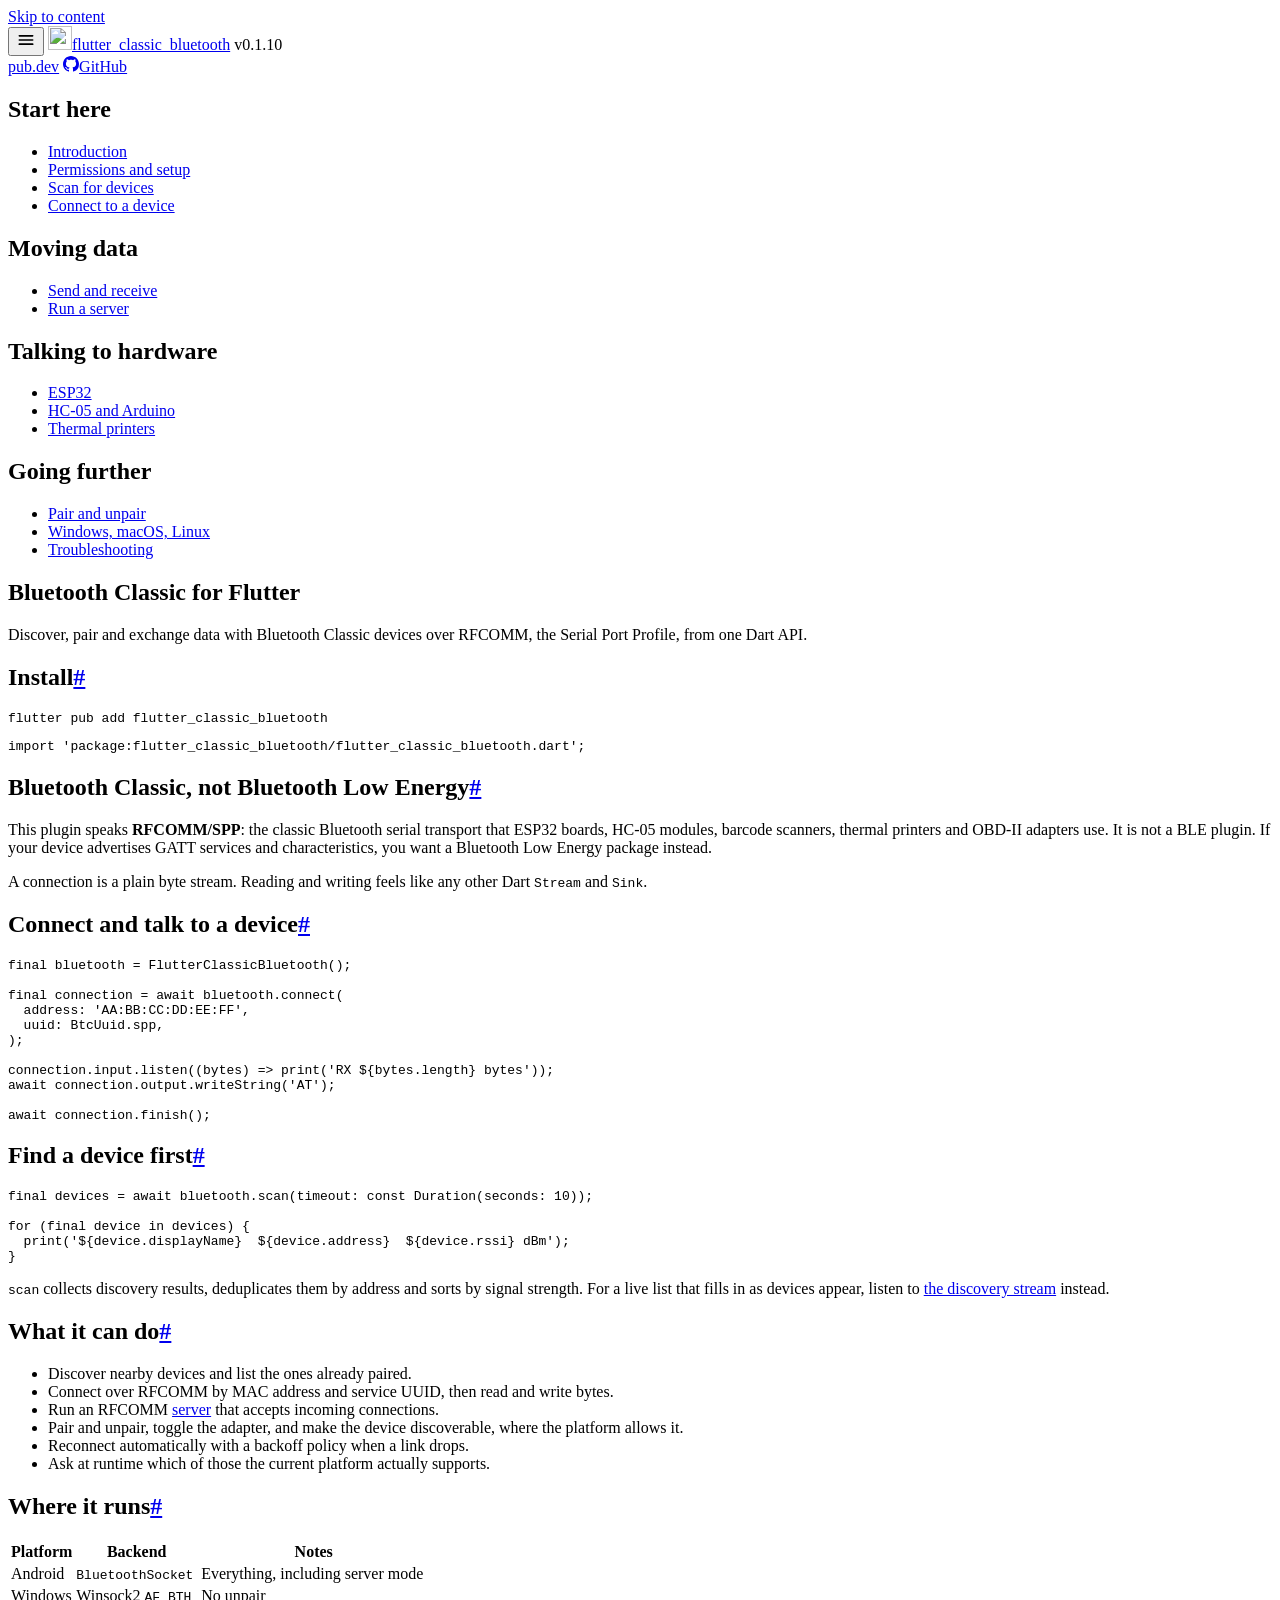
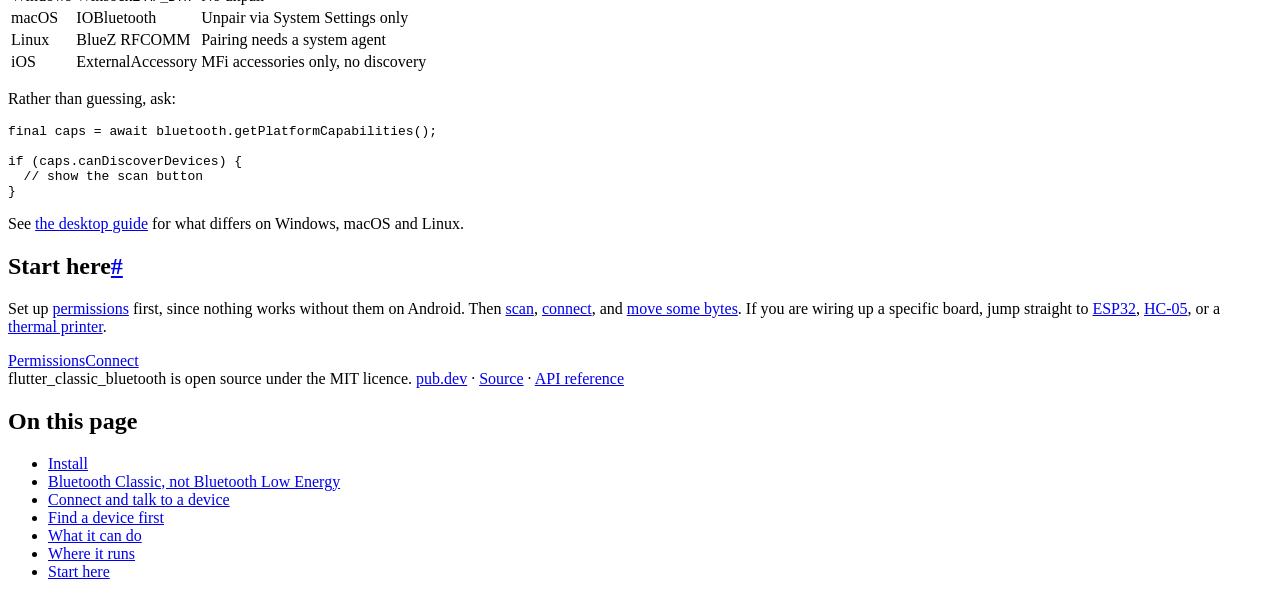
==== site/index.html @ aa204f65 "docs: add a documentation website Twelve task-based guides at https://flutter-classic-bluetooth.web." ====
<!doctype html>
<html lang="en">
<head>
<meta charset="utf-8">
<meta name="viewport" content="width=device-width,initial-scale=1">
<title>flutter_classic_bluetooth - Bluetooth Classic RFCOMM/SPP Plugin for Flutter</title>
<meta name="description" content="Open source Flutter plugin for Bluetooth Classic serial communication over RFCOMM and SPP. Discover, pair and connect to ESP32, Arduino, HC-05 and thermal printers on Android, Windows, macOS, Linux and iOS.">
<link rel="canonical" href="https://flutter-classic-bluetooth.web.app/">
<meta property="og:type" content="article">
<meta property="og:title" content="flutter_classic_bluetooth - Bluetooth Classic RFCOMM/SPP Plugin for Flutter">
<meta property="og:description" content="Open source Flutter plugin for Bluetooth Classic serial communication over RFCOMM and SPP. Discover, pair and connect to ESP32, Arduino, HC-05 and thermal printers on Android, Windows, macOS, Linux and iOS.">
<meta property="og:url" content="https://flutter-classic-bluetooth.web.app/">
<meta name="twitter:card" content="summary">
<link rel="icon" href="/logo.svg" type="image/svg+xml">
<link rel="stylesheet" href="/style.88cd6437e8.css">
<script type="application/ld+json">{"@context": "https://schema.org", "@type": "TechArticle", "headline": "Bluetooth Classic for Flutter", "description": "Open source Flutter plugin for Bluetooth Classic serial communication over RFCOMM and SPP. Discover, pair and connect to ESP32, Arduino, HC-05 and thermal printers on Android, Windows, macOS, Linux and iOS.", "url": "https://flutter-classic-bluetooth.web.app/", "author": {"@type": "Person", "name": "Nurullah Al Masum"}, "about": {"@type": "SoftwareSourceCode", "name": "flutter_classic_bluetooth", "programmingLanguage": "Dart", "codeRepository": "https://github.com/almasumdev/flutter_classic_bluetooth"}}</script>
<script type="application/ld+json">{"@context": "https://schema.org", "@type": "FAQPage", "mainEntity": [{"@type": "Question", "name": "Does flutter_classic_bluetooth support Bluetooth Low Energy?", "acceptedAnswer": {"@type": "Answer", "text": "No. It implements Bluetooth Classic RFCOMM and the Serial Port Profile. BLE devices use GATT and need a Bluetooth Low Energy package instead."}}, {"@type": "Question", "name": "Which platforms support Bluetooth Classic in Flutter?", "acceptedAnswer": {"@type": "Answer", "text": "Android, Windows, macOS and Linux support discovery and RFCOMM fully. iOS only reaches MFi certified accessories through the ExternalAccessory framework and cannot discover devices."}}, {"@type": "Question", "name": "Can I connect to an ESP32 or HC-05 from Flutter?", "acceptedAnswer": {"@type": "Answer", "text": "Yes. Both expose a standard SPP serial port, so you connect by MAC address using the SPP UUID and read and write bytes."}}]}</script>
</head>
<body>
<a class="skip" href="#content">Skip to content</a>

<header class="topbar">
  <button class="menu" type="button" aria-label="Open navigation" aria-expanded="false" aria-controls="sidebar"><svg viewBox="0 0 24 24" aria-hidden="true" width="20" height="20" fill="none" stroke="currentColor" stroke-width="2" stroke-linecap="round"><path d="M4 7h16M4 12h16M4 17h16"/></svg></button>
  <a class="brand" href="/"><img src="/logo.svg" alt="" width="24" height="24">flutter_classic_bluetooth</a>
  <span class="ver">v0.1.10</span>
  <div class="grow"></div>
  <a class="ext" href="https://pub.dev/packages/flutter_classic_bluetooth"><span>pub.dev</span></a>
  <a class="ext" href="https://github.com/almasumdev/flutter_classic_bluetooth" aria-label="Source on GitHub"><svg viewBox="0 0 16 16" aria-hidden="true" width="16" height="16" fill="currentColor"><path d="M8 0C3.58 0 0 3.58 0 8c0 3.54 2.29 6.53 5.47 7.59.4.07.55-.17.55-.38 0-.19-.01-.82-.01-1.49-2.01.37-2.53-.49-2.69-.94-.09-.23-.48-.94-.82-1.13-.28-.15-.68-.52-.01-.53.63-.01 1.08.58 1.23.82.72 1.21 1.87.87 2.33.66.07-.52.28-.87.51-1.07-1.78-.2-3.64-.89-3.64-3.95 0-.87.31-1.59.82-2.15-.08-.2-.36-1.02.08-2.12 0 0 .67-.21 2.2.82.64-.18 1.32-.27 2-.27s1.36.09 2 .27c1.53-1.04 2.2-.82 2.2-.82.44 1.1.16 1.92.08 2.12.51.56.82 1.27.82 2.15 0 3.07-1.87 3.75-3.65 3.95.29.25.54.73.54 1.48 0 1.07-.01 1.93-.01 2.2 0 .21.15.46.55.38A8.01 8.01 0 0 0 16 8c0-4.42-3.58-8-8-8Z"/></svg><span>GitHub</span></a>
</header>

<div class="scrim" aria-hidden="true"></div>

<div class="shell">
  <nav class="sidebar" id="sidebar" aria-label="Documentation"><h2>Start here</h2><ul><li><a href="/" aria-current="page">Introduction</a></li><li><a href="/bluetooth-permissions">Permissions and setup</a></li><li><a href="/scan-bluetooth-devices">Scan for devices</a></li><li><a href="/connect-bluetooth-device">Connect to a device</a></li></ul><h2>Moving data</h2><ul><li><a href="/send-receive-data">Send and receive</a></li><li><a href="/rfcomm-server">Run a server</a></li></ul><h2>Talking to hardware</h2><ul><li><a href="/esp32-bluetooth">ESP32</a></li><li><a href="/hc-05-arduino">HC-05 and Arduino</a></li><li><a href="/bluetooth-thermal-printer">Thermal printers</a></li></ul><h2>Going further</h2><ul><li><a href="/pair-devices">Pair and unpair</a></li><li><a href="/desktop-bluetooth">Windows, macOS, Linux</a></li><li><a href="/troubleshooting">Troubleshooting</a></li></ul></nav>

  <main class="content" id="content">
    <article>
      <h1>Bluetooth Classic for Flutter</h1>
      <p class="lede">Discover, pair and exchange data with Bluetooth Classic devices over RFCOMM, the Serial Port Profile, from one Dart API.</p>
      <h2 id="install">Install<a class="anchor" href="#install" aria-label="Link to this section">#</a></h2>
<div class="codeblock"><pre><code>flutter pub add flutter_classic_bluetooth</code></pre></div>
<div class="codeblock"><pre><code>import 'package:flutter_classic_bluetooth/flutter_classic_bluetooth.dart';</code></pre></div>
<h2 id="bluetooth-classic-not-bluetooth-low-energy">Bluetooth Classic, not Bluetooth Low Energy<a class="anchor" href="#bluetooth-classic-not-bluetooth-low-energy" aria-label="Link to this section">#</a></h2>
<p>This plugin speaks <strong>RFCOMM/SPP</strong>: the classic Bluetooth serial transport that ESP32 boards, HC-05 modules, barcode scanners, thermal printers and OBD-II adapters use. It is not a BLE plugin. If your device advertises GATT services and characteristics, you want a Bluetooth Low Energy package instead.</p>
<p>A connection is a plain byte stream. Reading and writing feels like any other Dart <code>Stream</code> and <code>Sink</code>.</p>

<h2 id="connect-and-talk-to-a-device">Connect and talk to a device<a class="anchor" href="#connect-and-talk-to-a-device" aria-label="Link to this section">#</a></h2>
<div class="codeblock"><pre><code>final bluetooth = FlutterClassicBluetooth();

final connection = await bluetooth.connect(
  address: 'AA:BB:CC:DD:EE:FF',
  uuid: BtcUuid.spp,
);

connection.input.listen((bytes) =&gt; print('RX ${bytes.length} bytes'));
await connection.output.writeString('AT');

await connection.finish();</code></pre></div>
<h2 id="find-a-device-first">Find a device first<a class="anchor" href="#find-a-device-first" aria-label="Link to this section">#</a></h2>
<div class="codeblock"><pre><code>final devices = await bluetooth.scan(timeout: const Duration(seconds: 10));

for (final device in devices) {
  print('${device.displayName}  ${device.address}  ${device.rssi} dBm');
}</code></pre></div>
<p><code>scan</code> collects discovery results, deduplicates them by address and sorts by signal strength. For a live list that fills in as devices appear, listen to <a href="/scan-bluetooth-devices">the discovery stream</a> instead.</p>

<h2 id="what-it-can-do">What it can do<a class="anchor" href="#what-it-can-do" aria-label="Link to this section">#</a></h2>
<ul>
<li>Discover nearby devices and list the ones already paired.</li>
<li>Connect over RFCOMM by MAC address and service UUID, then read and write bytes.</li>
<li>Run an RFCOMM <a href="/rfcomm-server">server</a> that accepts incoming connections.</li>
<li>Pair and unpair, toggle the adapter, and make the device discoverable, where the platform allows it.</li>
<li>Reconnect automatically with a backoff policy when a link drops.</li>
<li>Ask at runtime which of those the current platform actually supports.</li>
</ul>

<h2 id="where-it-runs">Where it runs<a class="anchor" href="#where-it-runs" aria-label="Link to this section">#</a></h2>
<div class="tablewrap"><div class="tablewrap"><table>
<thead><tr><th>Platform</th><th>Backend</th><th>Notes</th></tr></thead>
<tbody>
<tr><td>Android</td><td><code>BluetoothSocket</code></td><td>Everything, including server mode</td></tr>
<tr><td>Windows</td><td>Winsock2 <code>AF_BTH</code></td><td>No unpair</td></tr>
<tr><td>macOS</td><td>IOBluetooth</td><td>Unpair via System Settings only</td></tr>
<tr><td>Linux</td><td>BlueZ RFCOMM</td><td>Pairing needs a system agent</td></tr>
<tr><td>iOS</td><td>ExternalAccessory</td><td>MFi accessories only, no discovery</td></tr>
</tbody></table></div></div>
<p>Rather than guessing, ask:</p>
<div class="codeblock"><pre><code>final caps = await bluetooth.getPlatformCapabilities();

if (caps.canDiscoverDevices) {
  // show the scan button
}</code></pre></div>
<p>See <a href="/desktop-bluetooth">the desktop guide</a> for what differs on Windows, macOS and Linux.</p>

<h2 id="start-here">Start here<a class="anchor" href="#start-here" aria-label="Link to this section">#</a></h2>
<p>Set up <a href="/bluetooth-permissions">permissions</a> first, since nothing works without them on Android. Then <a href="/scan-bluetooth-devices">scan</a>, <a href="/connect-bluetooth-device">connect</a>, and <a href="/send-receive-data">move some bytes</a>. If you are wiring up a specific board, jump straight to <a href="/esp32-bluetooth">ESP32</a>, <a href="/hc-05-arduino">HC-05</a>, or a <a href="/bluetooth-thermal-printer">thermal printer</a>.</p>
<nav class="next" aria-label="Related guides"><a href="/bluetooth-permissions">Permissions</a><a href="/connect-bluetooth-device">Connect</a></nav>
      <footer class="pagefoot">
        flutter_classic_bluetooth is open source under the MIT licence.
        <a href="https://pub.dev/packages/flutter_classic_bluetooth">pub.dev</a> &middot;
        <a href="https://github.com/almasumdev/flutter_classic_bluetooth">Source</a> &middot;
        <a href="https://pub.dev/documentation/flutter_classic_bluetooth/latest/">API reference</a>
      </footer>
    </article>
  </main>

  <aside class="toc"><nav aria-labelledby="toc-h"><h2 id="toc-h">On this page</h2><ul><li><a href="#install">Install</a></li><li><a href="#bluetooth-classic-not-bluetooth-low-energy">Bluetooth Classic, not Bluetooth Low Energy</a></li><li><a href="#connect-and-talk-to-a-device">Connect and talk to a device</a></li><li><a href="#find-a-device-first">Find a device first</a></li><li><a href="#what-it-can-do">What it can do</a></li><li><a href="#where-it-runs">Where it runs</a></li><li><a href="#start-here">Start here</a></li></ul></nav></aside>
</div>

<script src="/docs.029eb910a1.js" defer></script>
</body>
</html>
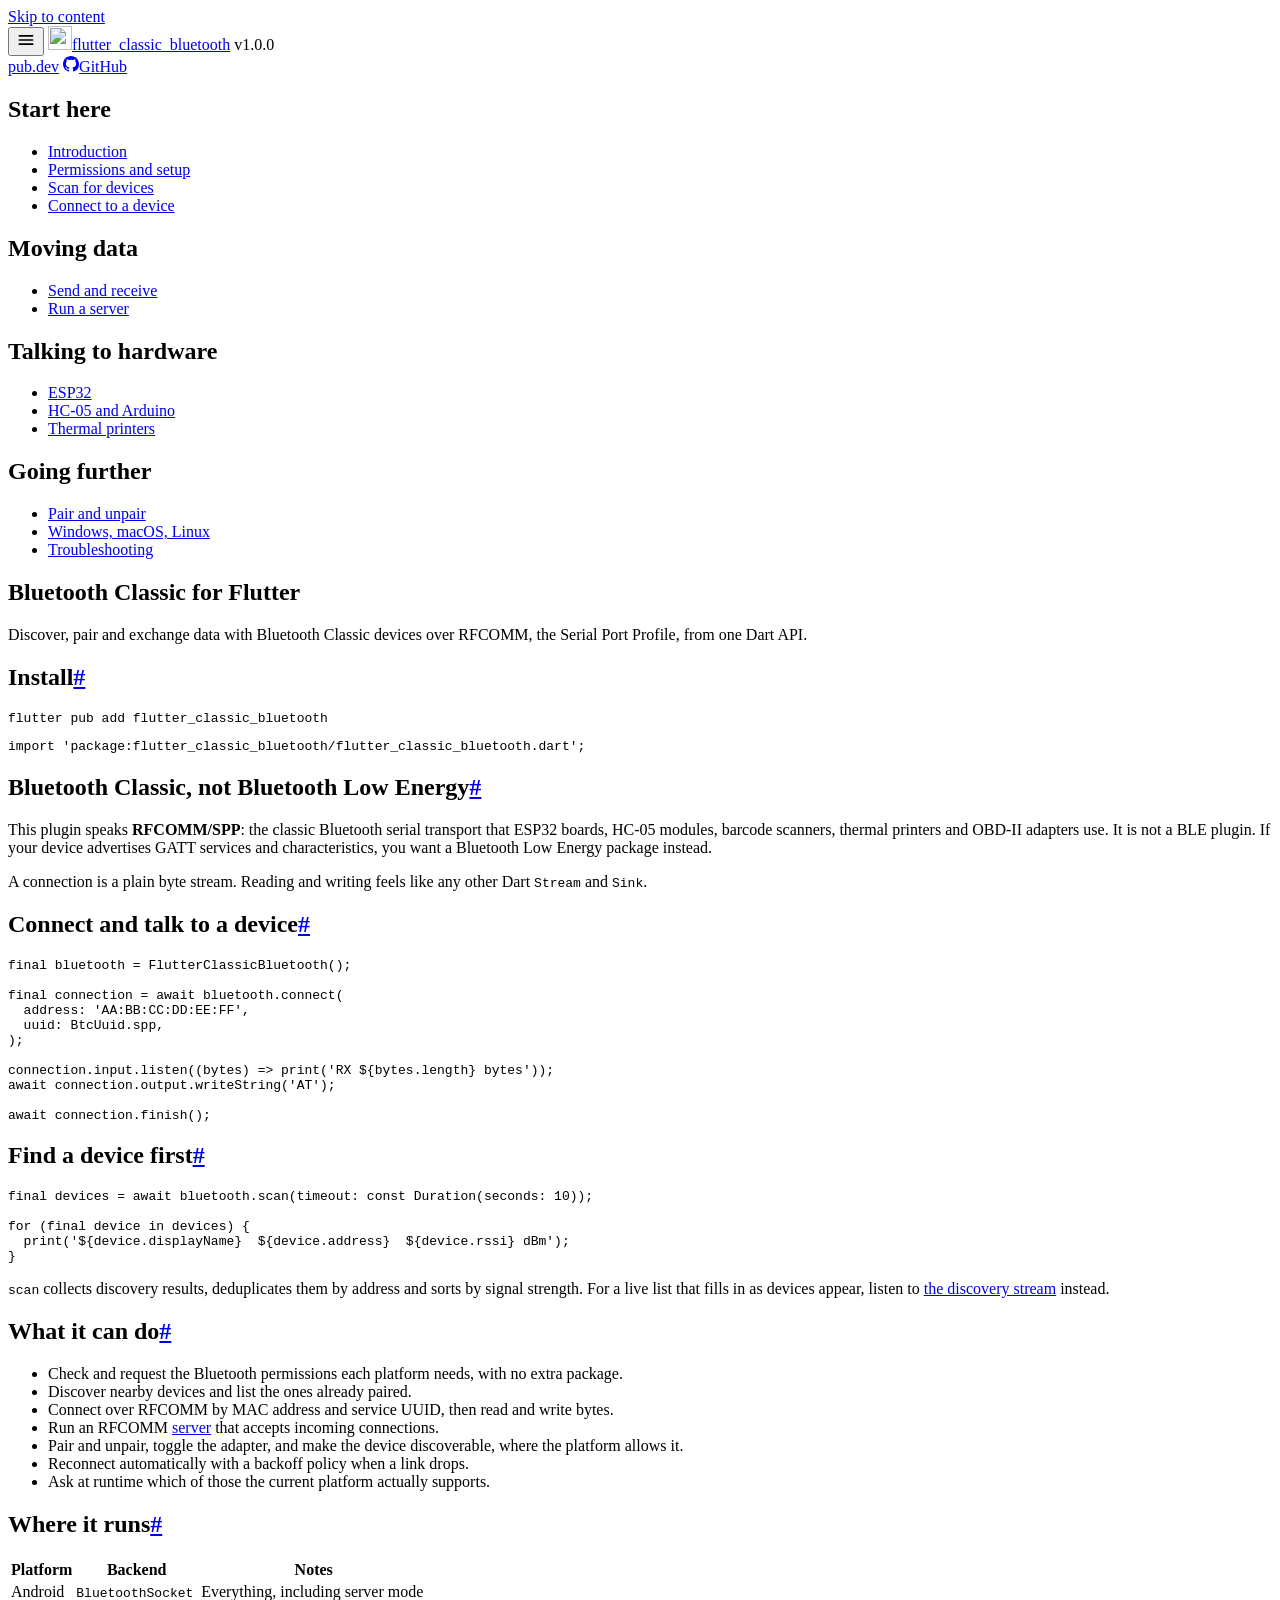
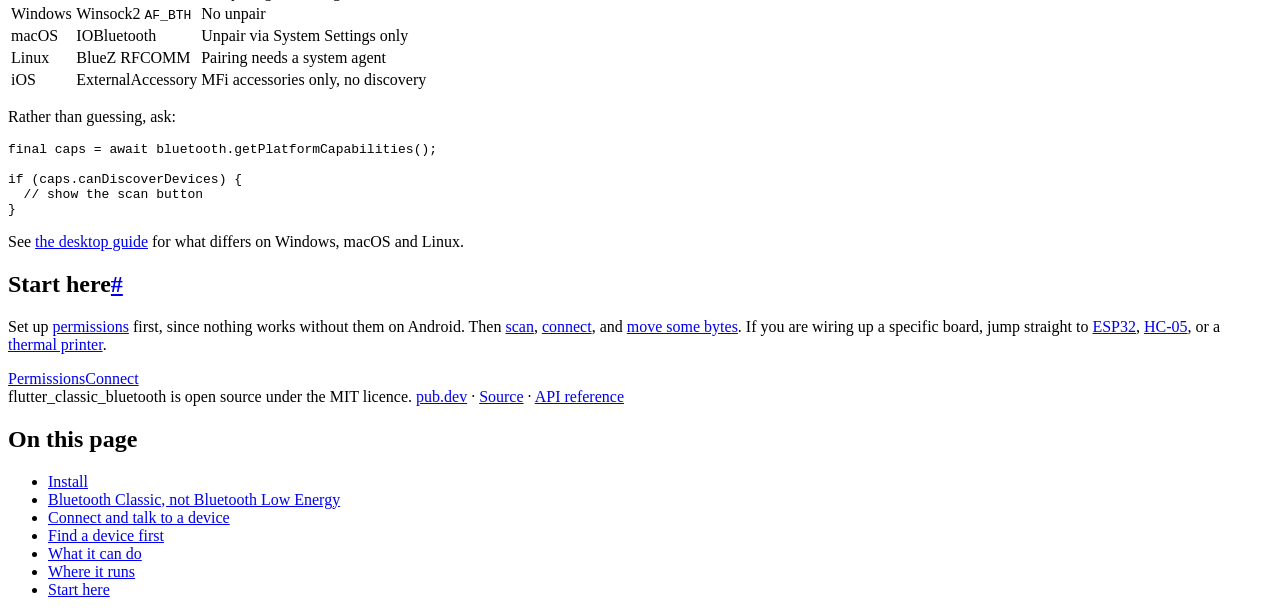
==== commit 3e737ca7: "feat!: permission API, and 1.0.0 checkPermissions() reports the current status without prompting, re" ====
--- a/site/index.html
+++ b/site/index.html
@@ -22,7 +22,7 @@
 <header class="topbar">
   <button class="menu" type="button" aria-label="Open navigation" aria-expanded="false" aria-controls="sidebar"><svg viewBox="0 0 24 24" aria-hidden="true" width="20" height="20" fill="none" stroke="currentColor" stroke-width="2" stroke-linecap="round"><path d="M4 7h16M4 12h16M4 17h16"/></svg></button>
   <a class="brand" href="/"><img src="/logo.svg" alt="" width="24" height="24">flutter_classic_bluetooth</a>
-  <span class="ver">v0.1.10</span>
+  <span class="ver">v1.0.0</span>
   <div class="grow"></div>
   <a class="ext" href="https://pub.dev/packages/flutter_classic_bluetooth"><span>pub.dev</span></a>
   <a class="ext" href="https://github.com/almasumdev/flutter_classic_bluetooth" aria-label="Source on GitHub"><svg viewBox="0 0 16 16" aria-hidden="true" width="16" height="16" fill="currentColor"><path d="M8 0C3.58 0 0 3.58 0 8c0 3.54 2.29 6.53 5.47 7.59.4.07.55-.17.55-.38 0-.19-.01-.82-.01-1.49-2.01.37-2.53-.49-2.69-.94-.09-.23-.48-.94-.82-1.13-.28-.15-.68-.52-.01-.53.63-.01 1.08.58 1.23.82.72 1.21 1.87.87 2.33.66.07-.52.28-.87.51-1.07-1.78-.2-3.64-.89-3.64-3.95 0-.87.31-1.59.82-2.15-.08-.2-.36-1.02.08-2.12 0 0 .67-.21 2.2.82.64-.18 1.32-.27 2-.27s1.36.09 2 .27c1.53-1.04 2.2-.82 2.2-.82.44 1.1.16 1.92.08 2.12.51.56.82 1.27.82 2.15 0 3.07-1.87 3.75-3.65 3.95.29.25.54.73.54 1.48 0 1.07-.01 1.93-.01 2.2 0 .21.15.46.55.38A8.01 8.01 0 0 0 16 8c0-4.42-3.58-8-8-8Z"/></svg><span>GitHub</span></a>
@@ -66,6 +66,7 @@
 
 <h2 id="what-it-can-do">What it can do<a class="anchor" href="#what-it-can-do" aria-label="Link to this section">#</a></h2>
 <ul>
+<li>Check and request the Bluetooth permissions each platform needs, with no extra package.</li>
 <li>Discover nearby devices and list the ones already paired.</li>
 <li>Connect over RFCOMM by MAC address and service UUID, then read and write bytes.</li>
 <li>Run an RFCOMM <a href="/rfcomm-server">server</a> that accepts incoming connections.</li>
